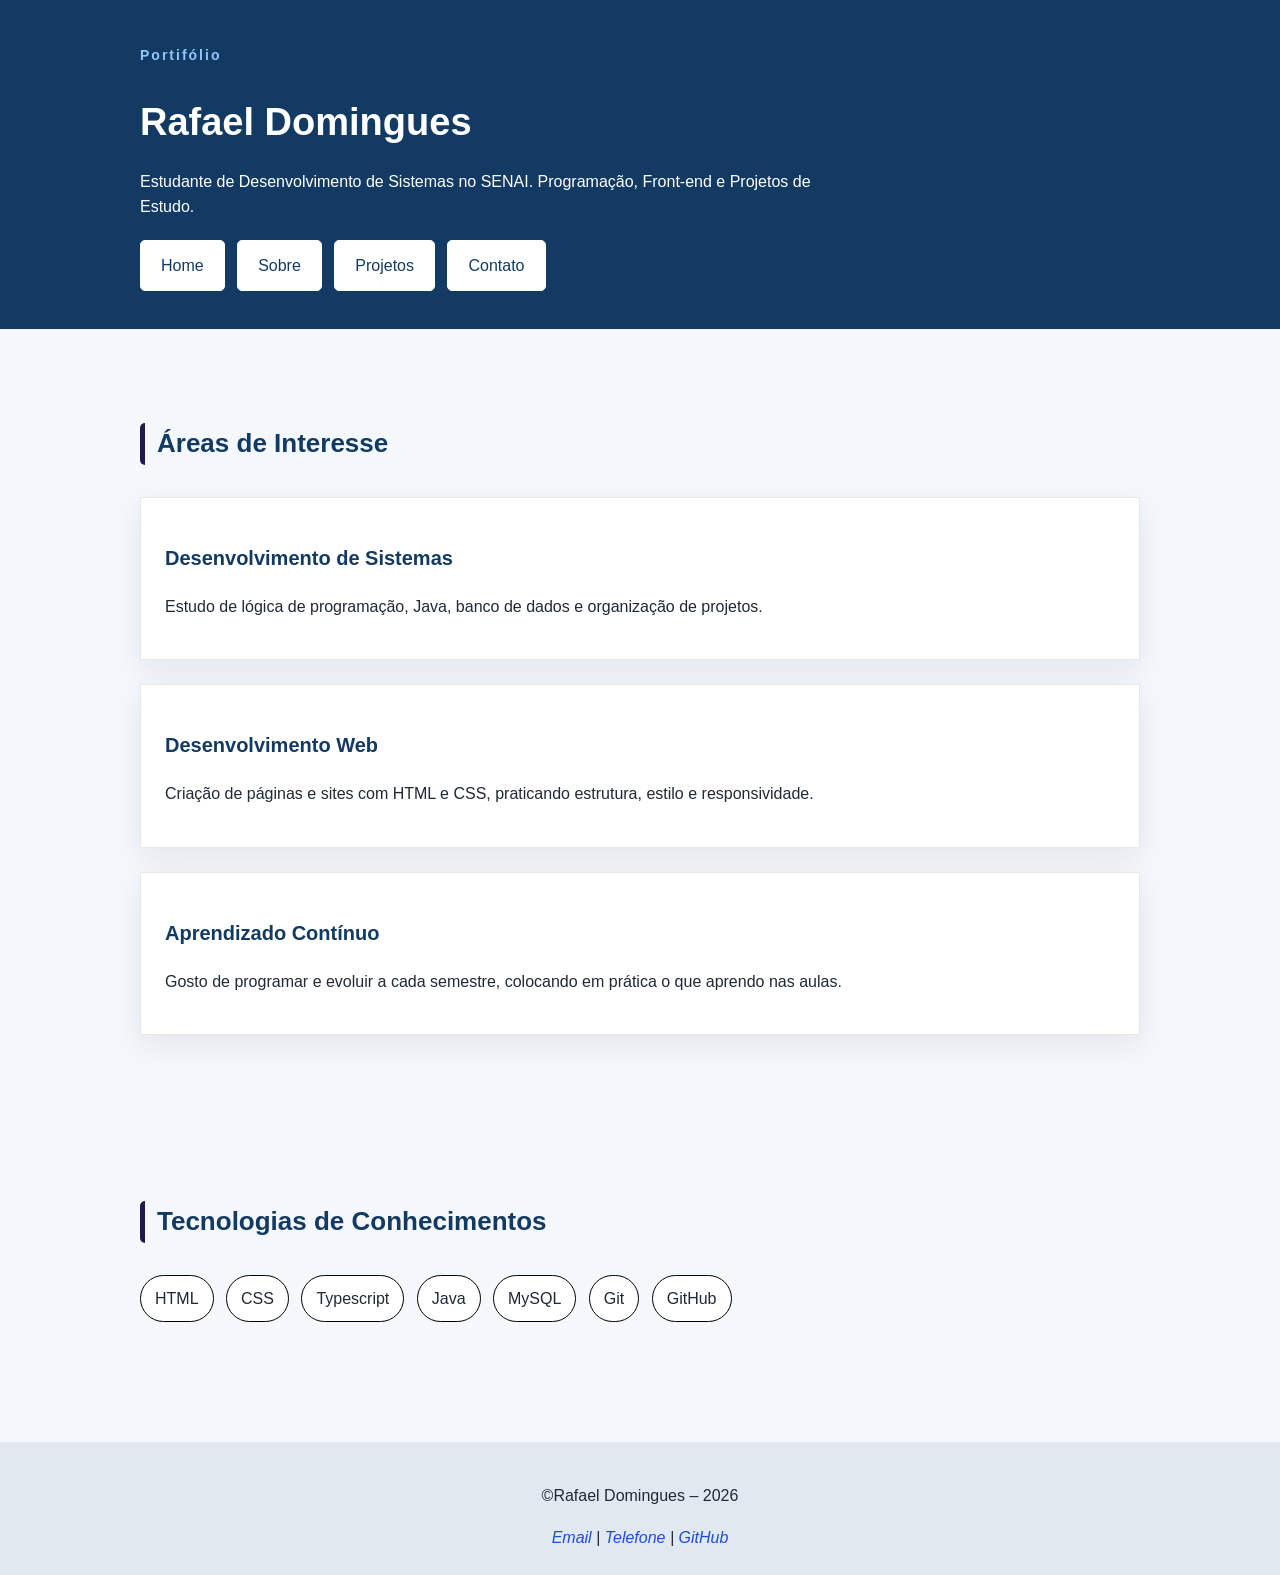
==== index.html @ d500d9c6 "Atualizacao" ====
<!DOCTYPE html>
<html lang="pt-br">
<head>
    <meta charset="UTF-8">
    <meta name="viewport" content="width=device-width, initial-scale=1.0">
    <title>Rafael Domingues | Portifólio</title>
    <link rel="stylesheet" href="./style/style.css">
</head>
<body>
    <header class="cabecalho">
        <div class="container">
            <p class="etiqueta">Portifólio</p>

            <h1>Rafael Domingues</h1>

            <p class="subtitulo">
                Estudante de Desenvolvimento de Sistemas no SENAI.
                Programação, Front-end e Projetos de Estudo.
            </p>

            <nav class="menu-principal">
                <ul class="menu-lista"> 
                    <li><a class="menu-link" href="index.html">Home</a></li>
                    <li><a class="menu-link" href="./pages/sobre.html">Sobre</a></li>
                    <li><a class="menu-link" href="./pages/projetos.html">Projetos</a></li>
                    <li><a class="menu-link" href="./pages/contato.html">Contato</a></li>
                </ul>
            </nav>

        </div>
    </header>
    <main>
        <section class="secao">
            <div class="container">
                <h2 class="titulo-secao">Áreas de Interesse</h2>

                <div class="grade-cards">
                    <article class="card">
                        <h3>Desenvolvimento de Sistemas</h3>
                        <p>
                            Estudo de lógica de programação, Java, banco de dados
                            e organização de projetos.
                        </p>
                    </article>
                    <article class="card">
                        <h3>Desenvolvimento Web</h3>
                        <p>
                            Criação de páginas e sites com HTML e CSS, praticando
                            estrutura, estilo e responsividade.
                        </p>
                    </article>
                    <article class="card">
                        <h3>Aprendizado Contínuo</h3>
                        <p>
                            Gosto de programar e evoluir a cada semestre, colocando
                            em prática o que aprendo nas aulas.
                        </p>
                    </article>

                </div>

            </div>
        </section>
        <section class="secao secao-tecnologias">
            <div class="container">
                <h2 class="titulo-secao">Tecnologias de Conhecimentos</h2>

                <ul class="lista-tecnologias">
                    <li>HTML</li>
                    <li>CSS</li>
                    <li>Typescript</li>
                    <li>Java</li>
                    <li>MySQL</li>
                    <li>Git</li>
                    <li>GitHub</li>
                </ul>
            </div>

        </section>
    </main>

    <footer class="rodape">
        <div class="container">
            <p>&copy;Rafael Domingues – 2026</p>
            <address>
                <a href="mailto:rafael@gmail.com">Email</a>
                <span> | </span>
                <a href="tel:+5515998080000">Telefone</a>
                <span> | </span>
                <a href="https://github.com/rafaeldominguesdev" target="_blank">GitHub</a>
                

            </address>
        </div>
    </footer>

</body>
</html>
---- style/style.css ----
*{
    box-sizing: border-box;
}

body{
    margin: 0;
    

    background-color: #f4f7fb;
    color: #1f2937;

    font-family: Arial, Helvetica, sans-serif;
    font-size: 16px;
    line-height: 1.6;  
    
}

h1, h2, h3{
    color: #123a63;

}

h1{
    font-size: 38px;
    margin-bottom: 10px;

}

h2{
    font-size: 26px;

}

h3{
    font-size: 20px;

}

a{
    color: #1d4ed8;

}

.container{
    width: 90%;
    max-width: 1000px;

    margin: 0 auto;

}

.cabecalho{
    background-color: #123a63;
    color: white;

    padding: 30px 0;
   
}

.cabecalho h1{
    color: white;
    font-weight: 700;
}

.etiqueta{
    margin-bottom: 5px;

    color: #93c5fd;

    font-size: 14px;
    font-weight: bold;
    letter-spacing: 2px;
    
}

.subtitulo{
    max-width: 700px;
}

.menu-lista {
    margin: 20px 0 0;
    padding: 0;

    list-style: none;

}

.menu-lista li{
    display: inline-block;

    margin-right: 8px;
    margin-bottom: 8px;


}

.menu-link {
    display: inline-block;    

    padding: 12px 20px;
    
    background-color: #fff;
    color: #123a63;

    border: 1px solid #fff;
    border-radius: 5px;

    text-decoration: none;

}

.secao{
    padding: 72px 0;
}

.titulo-secao {
    margin-bottom: 32px;
    padding-left: 12px;

    border-left: 5px solid #1e1b4b;
    border-radius: 5px; 
    
}

.grade-cards{
    display: grid;
    gap: 24px;

}

.card {
    padding: 24px;
    background-color: #fff;

    border: 1px solid #e5e7eb;
    border-radius: 0ch;
    box-shadow: 0 10px 30px rgba(20, 45, 70, 0.08);

}

.lista-tecnologias{
    list-style: none;
    padding: 0;
    margin: 0;

}

.lista-tecnologias li {
    display: inline-block;

    margin-right: 8px;
    margin-bottom: 8px;

    padding:  10px 14px;
    background-color: #fff;
    border: 1px solid #000;
    border-radius: 999px;
}

.rodape{
    margin-top: 40px;
    padding: 25px 0;
    background-color: #e2e8f0;

    text-align: center;
    font-style: normal;

}

.rodape a{
    text-decoration: none;
    
}
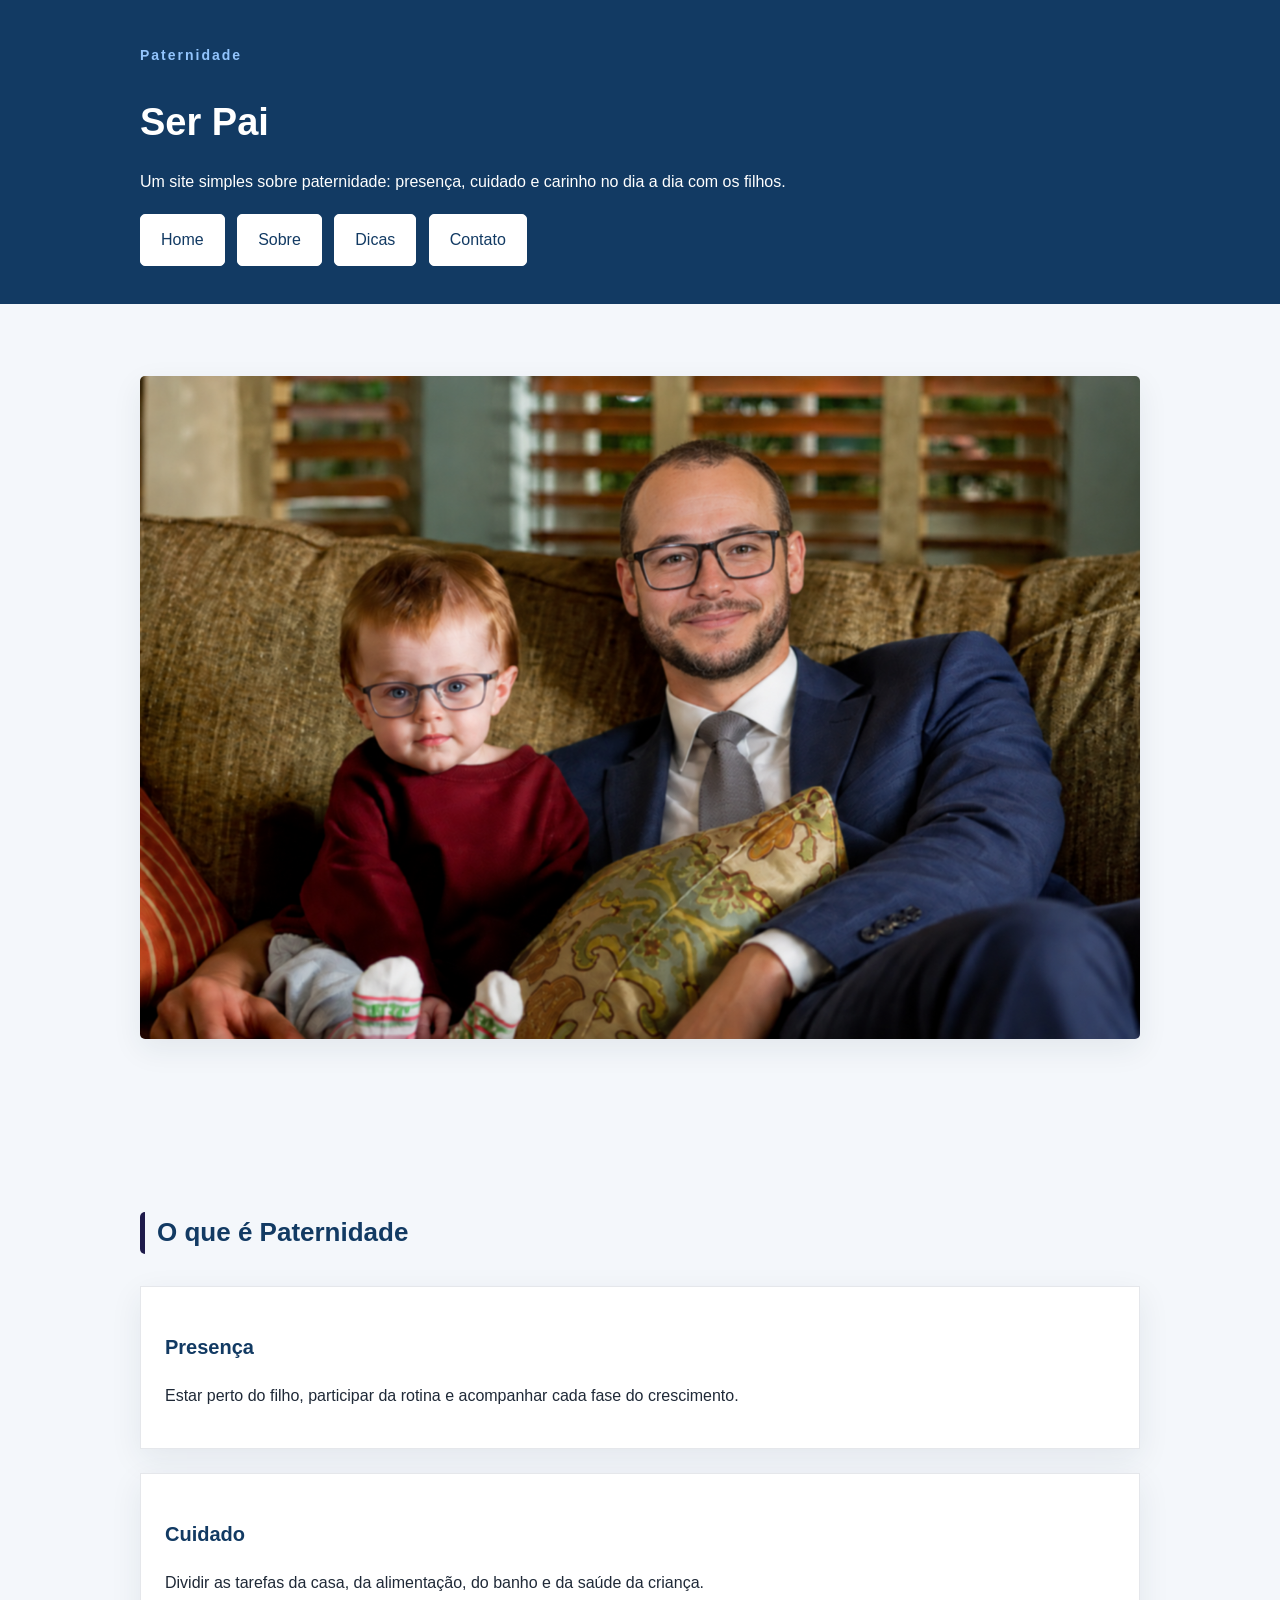
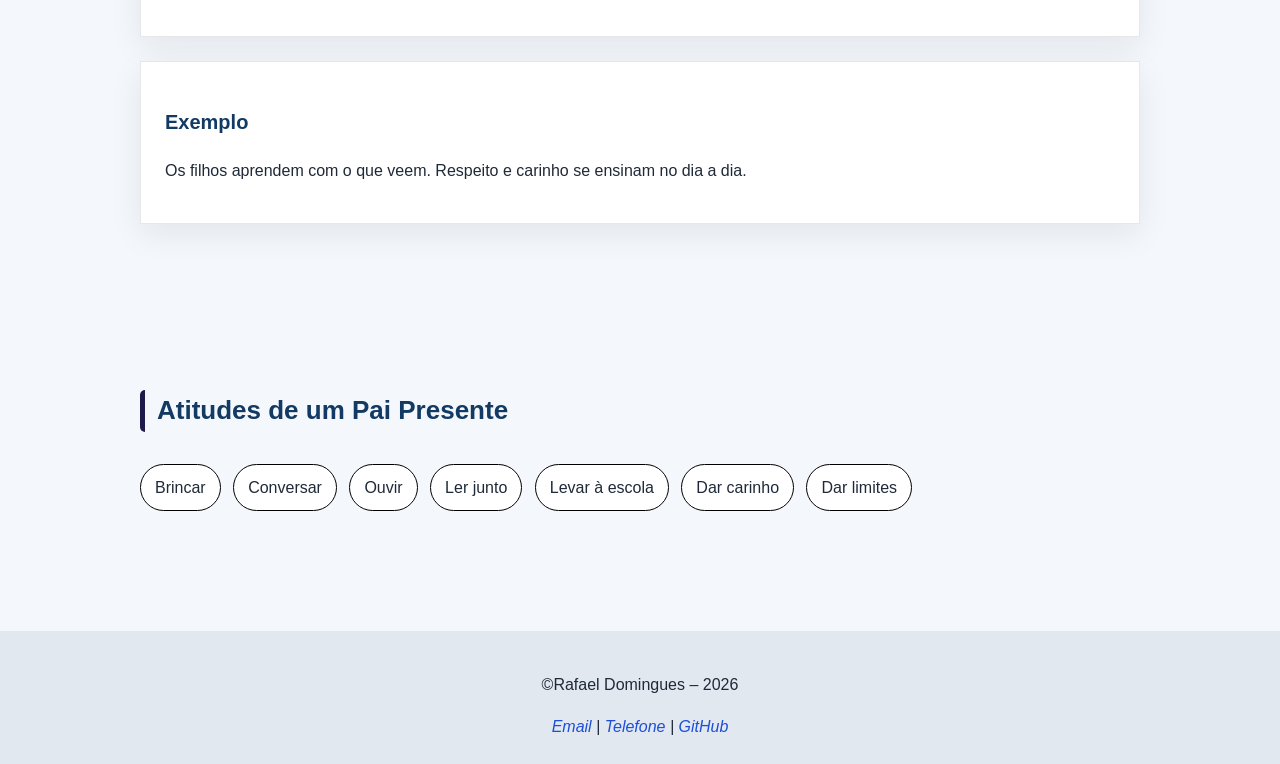
==== commit c2562e4a: "SiteMaternidade: home sobre paternidade com foto" ====
--- a/index.html
+++ b/index.html
@@ -3,26 +3,26 @@
 <head>
     <meta charset="UTF-8">
     <meta name="viewport" content="width=device-width, initial-scale=1.0">
-    <title>Rafael Domingues | Portifólio</title>
+    <title>Paternidade | Ser Pai</title>
     <link rel="stylesheet" href="./style/style.css">
 </head>
 <body>
     <header class="cabecalho">
         <div class="container">
-            <p class="etiqueta">Portifólio</p>
+            <p class="etiqueta">Paternidade</p>
 
-            <h1>Rafael Domingues</h1>
+            <h1>Ser Pai</h1>
 
             <p class="subtitulo">
-                Estudante de Desenvolvimento de Sistemas no SENAI.
-                Programação, Front-end e Projetos de Estudo.
+                Um site simples sobre paternidade: presença, cuidado e
+                carinho no dia a dia com os filhos.
             </p>
 
             <nav class="menu-principal">
-                <ul class="menu-lista"> 
+                <ul class="menu-lista">
                     <li><a class="menu-link" href="index.html">Home</a></li>
                     <li><a class="menu-link" href="./pages/sobre.html">Sobre</a></li>
-                    <li><a class="menu-link" href="./pages/projetos.html">Projetos</a></li>
+                    <li><a class="menu-link" href="./pages/dicas.html">Dicas</a></li>
                     <li><a class="menu-link" href="./pages/contato.html">Contato</a></li>
                 </ul>
             </nav>
@@ -32,28 +32,33 @@
     <main>
         <section class="secao">
             <div class="container">
-                <h2 class="titulo-secao">Áreas de Interesse</h2>
+                <img class="foto" src="pai&filho.png" alt="Pai e filho juntos">
+            </div>
+        </section>
+        <section class="secao">
+            <div class="container">
+                <h2 class="titulo-secao">O que é Paternidade</h2>
 
                 <div class="grade-cards">
                     <article class="card">
-                        <h3>Desenvolvimento de Sistemas</h3>
+                        <h3>Presença</h3>
                         <p>
-                            Estudo de lógica de programação, Java, banco de dados
-                            e organização de projetos.
+                            Estar perto do filho, participar da rotina e
+                            acompanhar cada fase do crescimento.
                         </p>
                     </article>
                     <article class="card">
-                        <h3>Desenvolvimento Web</h3>
+                        <h3>Cuidado</h3>
                         <p>
-                            Criação de páginas e sites com HTML e CSS, praticando
-                            estrutura, estilo e responsividade.
+                            Dividir as tarefas da casa, da alimentação, do banho
+                            e da saúde da criança.
                         </p>
                     </article>
                     <article class="card">
-                        <h3>Aprendizado Contínuo</h3>
+                        <h3>Exemplo</h3>
                         <p>
-                            Gosto de programar e evoluir a cada semestre, colocando
-                            em prática o que aprendo nas aulas.
+                            Os filhos aprendem com o que veem. Respeito e carinho
+                            se ensinam no dia a dia.
                         </p>
                     </article>
 
@@ -63,16 +68,16 @@
         </section>
         <section class="secao secao-tecnologias">
             <div class="container">
-                <h2 class="titulo-secao">Tecnologias de Conhecimentos</h2>
+                <h2 class="titulo-secao">Atitudes de um Pai Presente</h2>
 
                 <ul class="lista-tecnologias">
-                    <li>HTML</li>
-                    <li>CSS</li>
-                    <li>Typescript</li>
-                    <li>Java</li>
-                    <li>MySQL</li>
-                    <li>Git</li>
-                    <li>GitHub</li>
+                    <li>Brincar</li>
+                    <li>Conversar</li>
+                    <li>Ouvir</li>
+                    <li>Ler junto</li>
+                    <li>Levar à escola</li>
+                    <li>Dar carinho</li>
+                    <li>Dar limites</li>
                 </ul>
             </div>
 
@@ -88,7 +93,7 @@
                 <a href="tel:+5515998080000">Telefone</a>
                 <span> | </span>
                 <a href="https://github.com/rafaeldominguesdev" target="_blank">GitHub</a>
-                
+
 
             </address>
         </div>
--- a/style/style.css
+++ b/style/style.css
@@ -174,3 +174,11 @@
     
 }
 
+
+.foto{
+    width: 100%;
+
+    border-radius: 5px;
+    box-shadow: 0 10px 30px rgba(20, 45, 70, 0.08);
+
+}
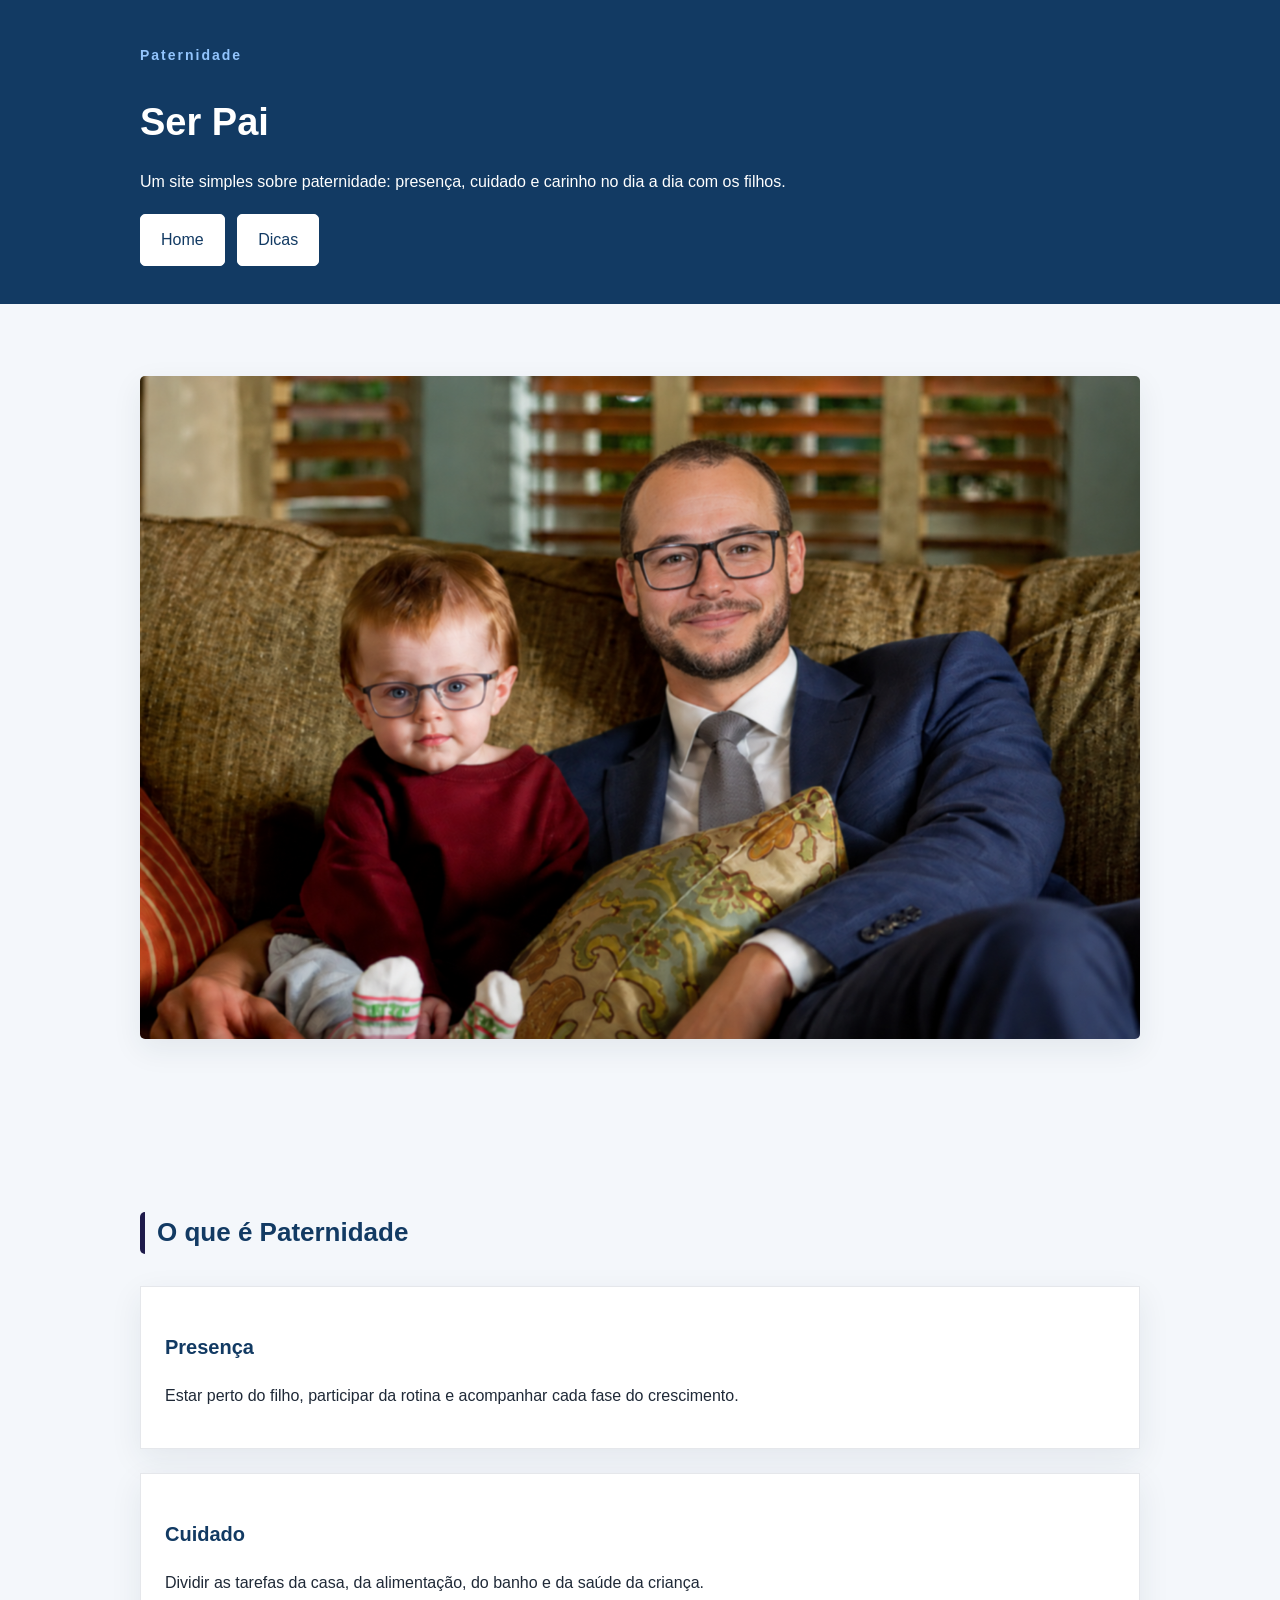
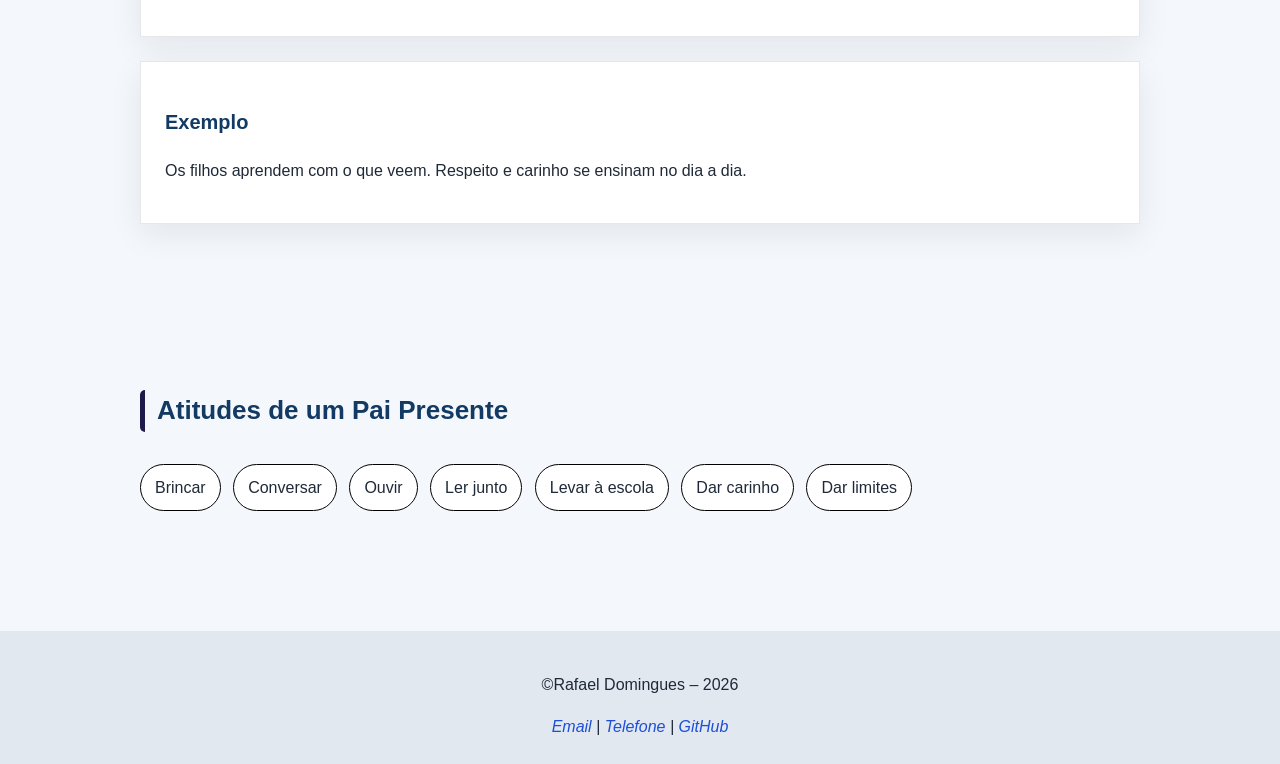
==== commit 3c8549f9: "SiteMaternidade: deixa so Home e Dicas (remove Sobre e Contato)" ====
--- a/index.html
+++ b/index.html
@@ -21,9 +21,7 @@
             <nav class="menu-principal">
                 <ul class="menu-lista">
                     <li><a class="menu-link" href="index.html">Home</a></li>
-                    <li><a class="menu-link" href="./pages/sobre.html">Sobre</a></li>
                     <li><a class="menu-link" href="./pages/dicas.html">Dicas</a></li>
-                    <li><a class="menu-link" href="./pages/contato.html">Contato</a></li>
                 </ul>
             </nav>
 
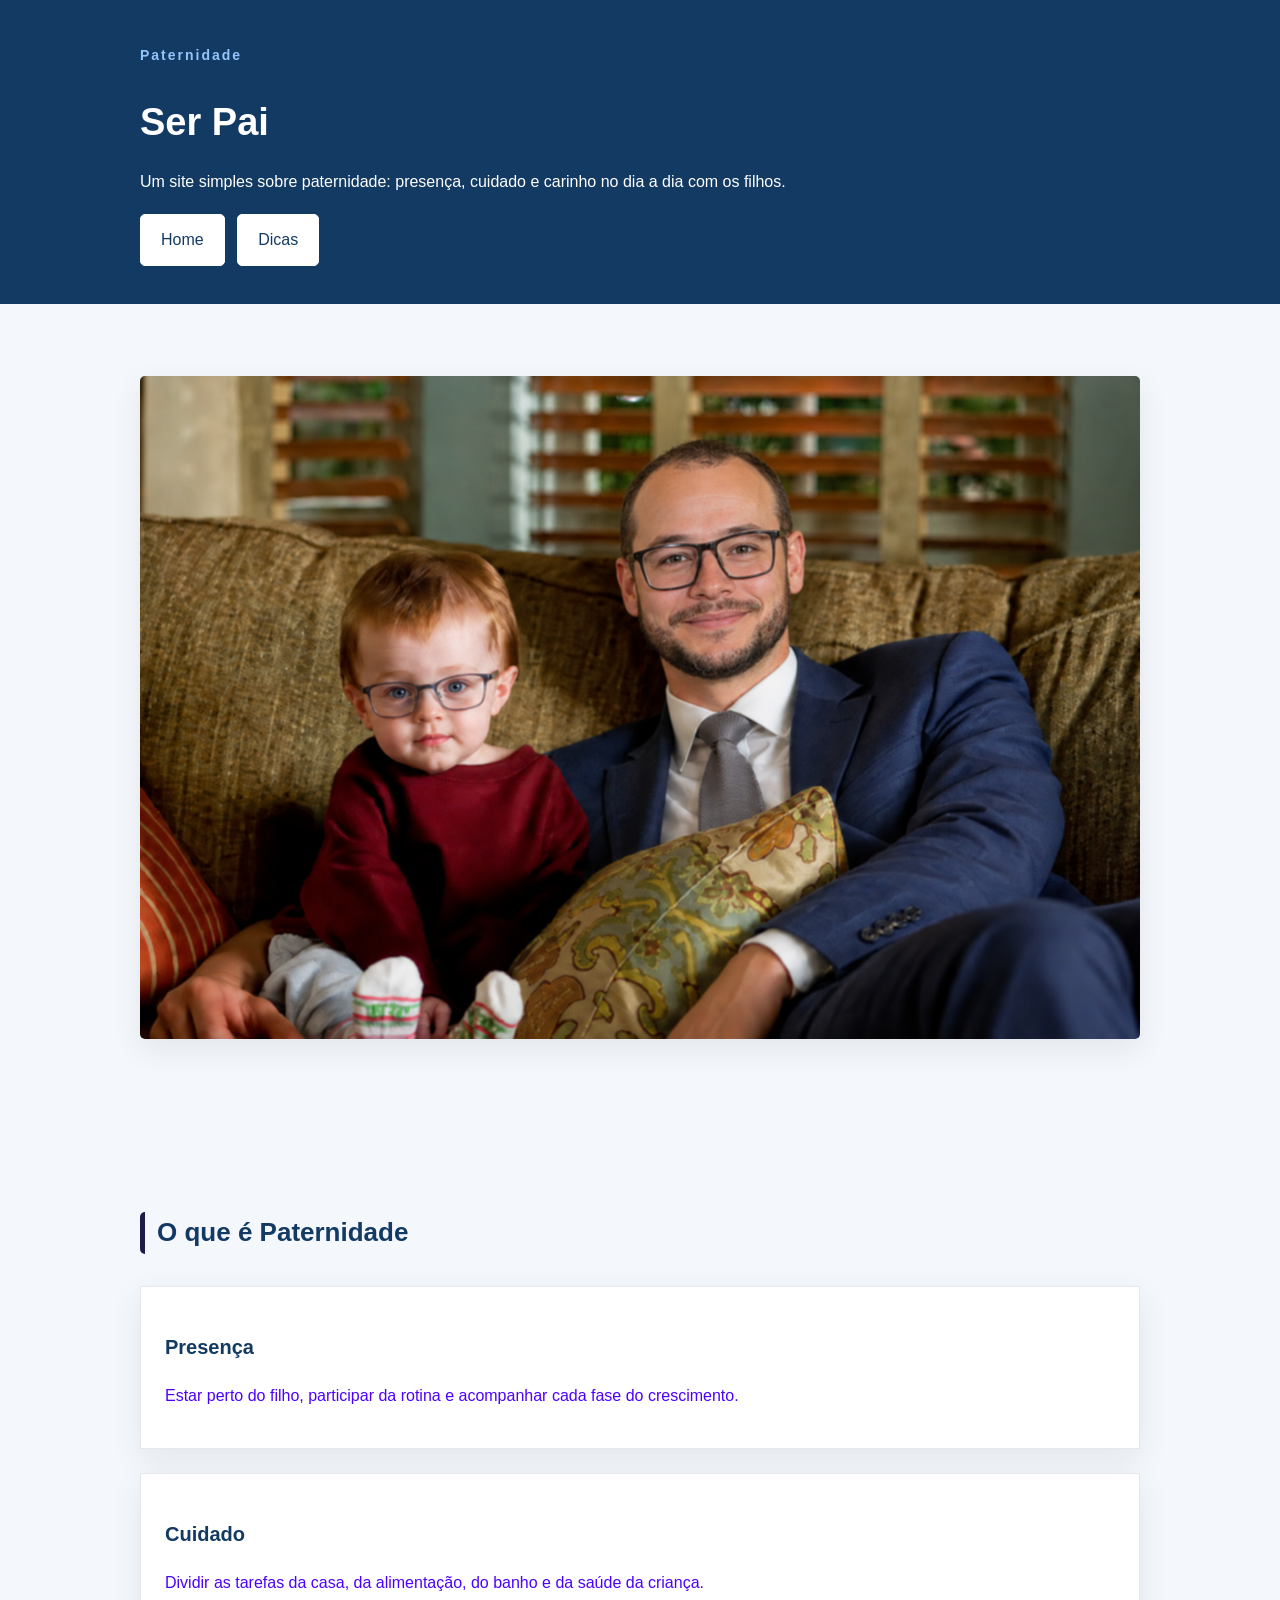
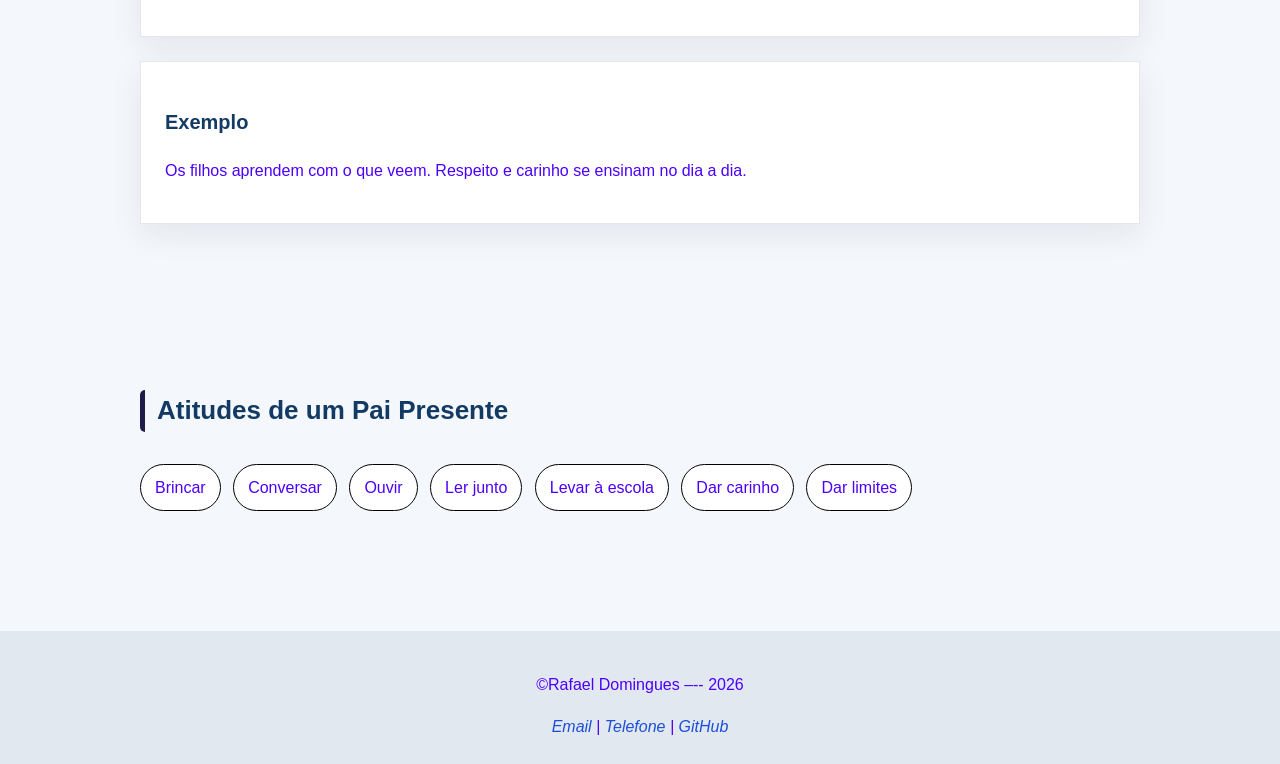
==== commit 32e5f709: "Atulizacao e compreendimento do codigo" ====
--- a/index.html
+++ b/index.html
@@ -84,7 +84,7 @@
 
     <footer class="rodape">
         <div class="container">
-            <p>&copy;Rafael Domingues – 2026</p>
+            <p>&copy;Rafael Domingues –-- 2026</p>
             <address>
                 <a href="mailto:rafael@gmail.com">Email</a>
                 <span> | </span>
--- a/style/style.css
+++ b/style/style.css
@@ -9,7 +9,7 @@
     
 
     background-color: #f4f7fb;
-    color: #1f2937;
+    color: #4c00ff;
 
     font-family: Arial, Helvetica, sans-serif;
     font-size: 16px;
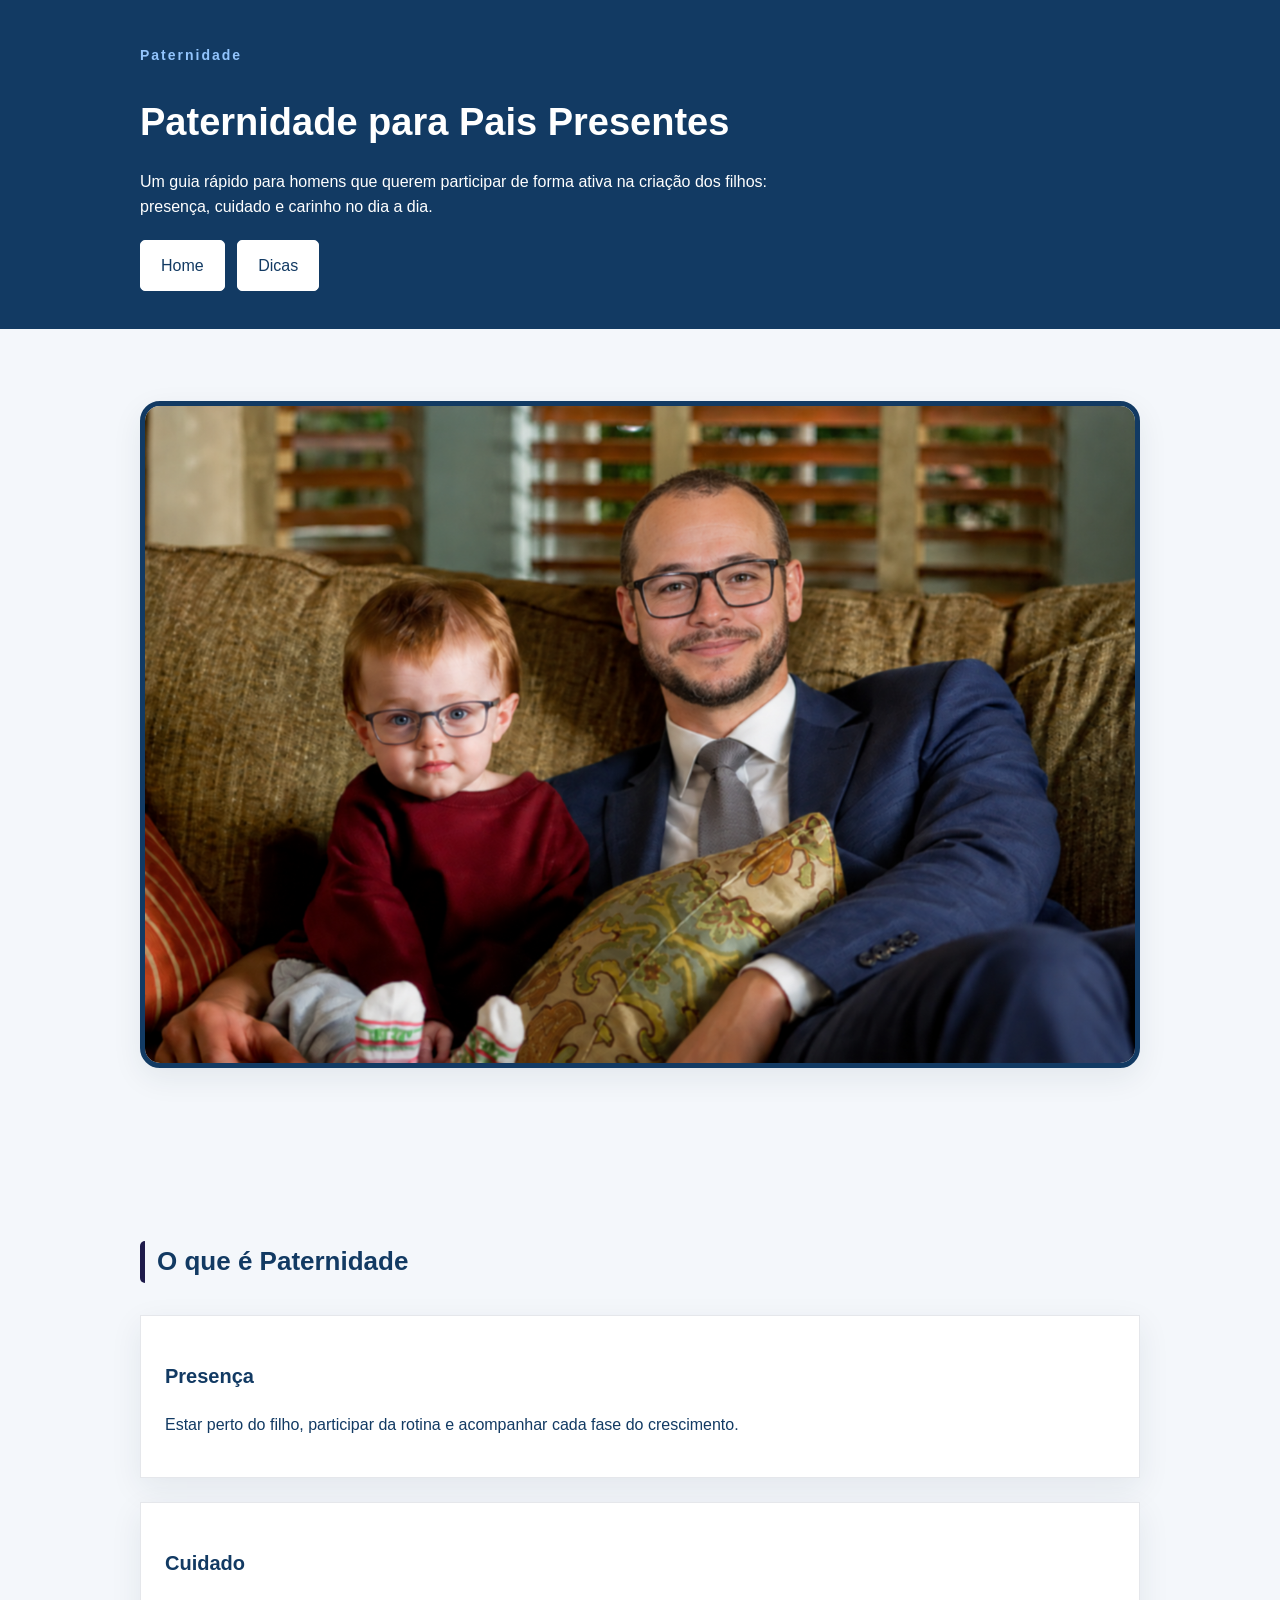
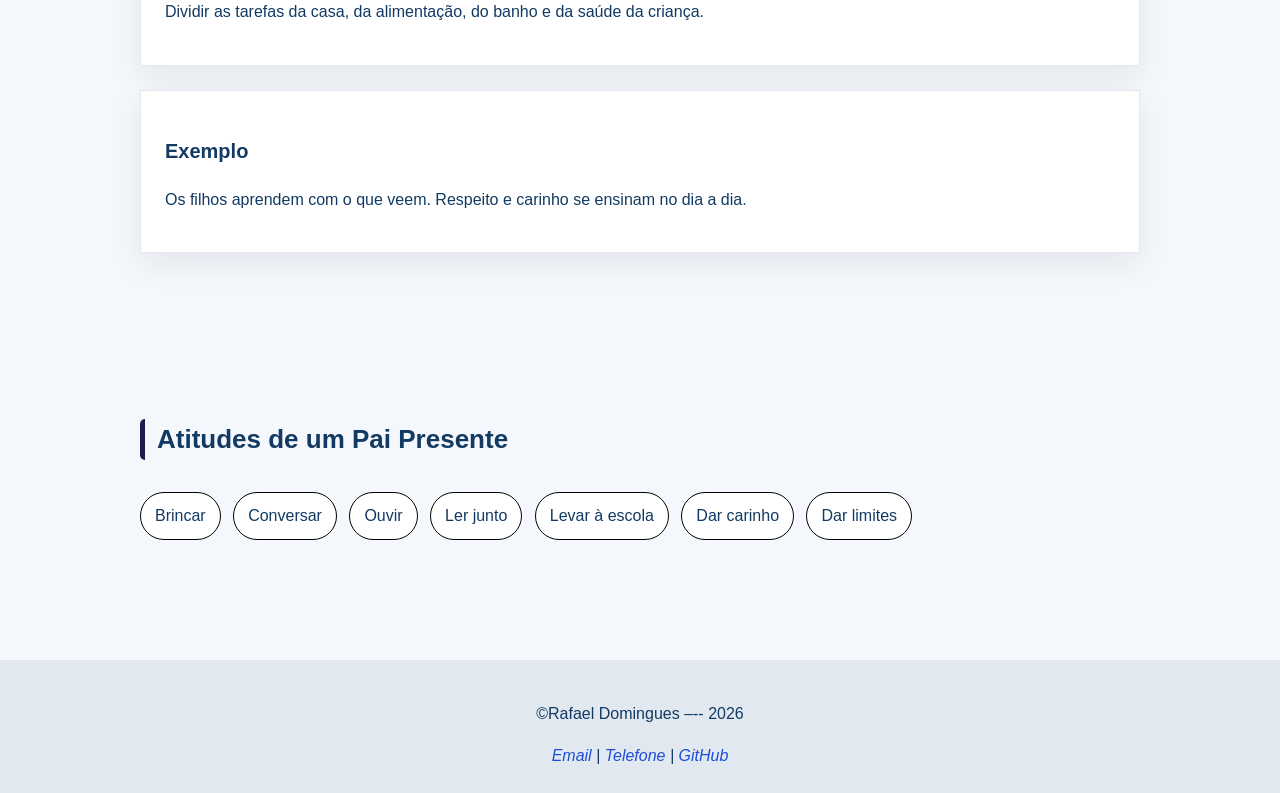
==== commit 9d64a869: "Atualizao CSS AtividadeMaterninade" ====
--- a/index.html
+++ b/index.html
@@ -11,11 +11,11 @@
         <div class="container">
             <p class="etiqueta">Paternidade</p>
 
-            <h1>Ser Pai</h1>
+            <h1>Paternidade para Pais Presentes</h1>
 
             <p class="subtitulo">
-                Um site simples sobre paternidade: presença, cuidado e
-                carinho no dia a dia com os filhos.
+                Um guia rápido para homens que querem participar de forma ativa
+                na criação dos filhos: presença, cuidado e carinho no dia a dia.
             </p>
 
             <nav class="menu-principal">
--- a/style/style.css
+++ b/style/style.css
@@ -9,7 +9,7 @@
     
 
     background-color: #f4f7fb;
-    color: #4c00ff;
+    color: #123a63;
 
     font-family: Arial, Helvetica, sans-serif;
     font-size: 16px;
@@ -178,7 +178,8 @@
 .foto{
     width: 100%;
 
-    border-radius: 5px;
+    border-radius: 20px;
+    border: 5px solid #123a63;
     box-shadow: 0 10px 30px rgba(20, 45, 70, 0.08);
 
 }
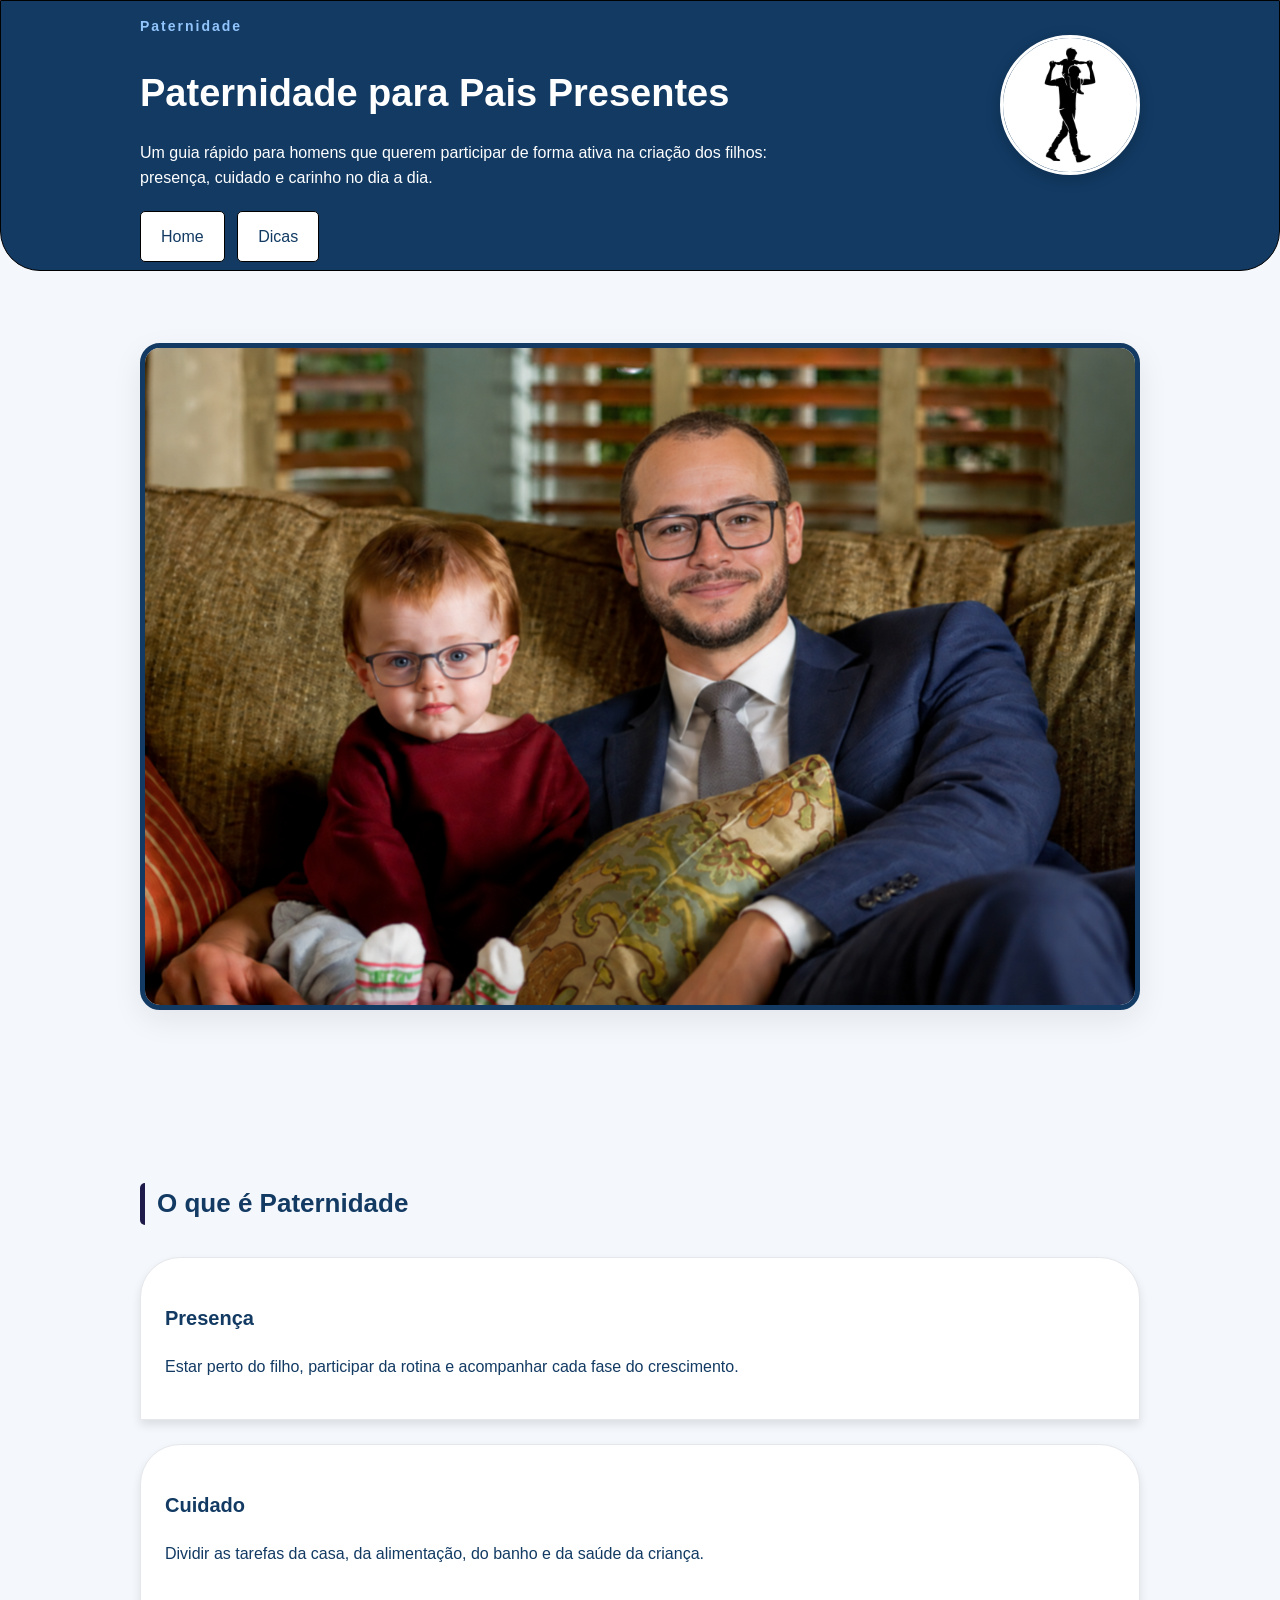
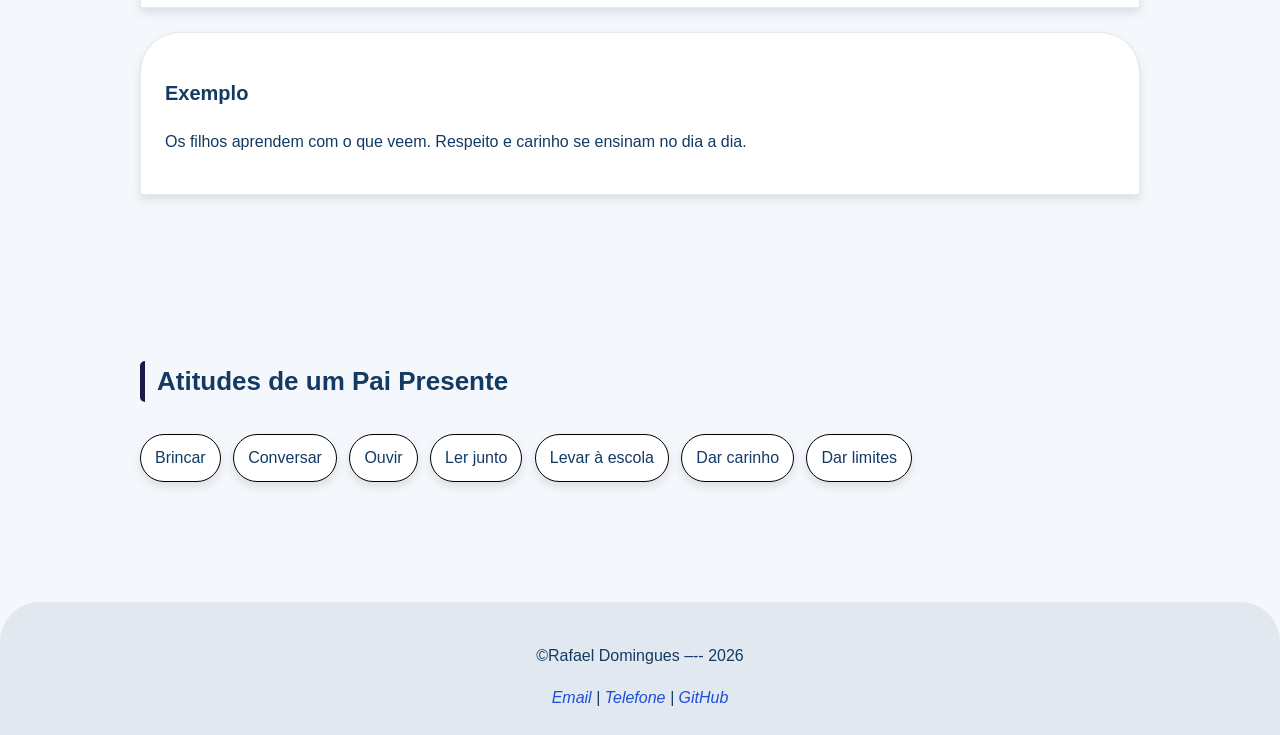
==== commit 43cb11a9: "SiteMaternidade: README, imagens em img/ e ajustes de CSS" ====
--- a/index.html
+++ b/index.html
@@ -23,6 +23,7 @@
                     <li><a class="menu-link" href="index.html">Home</a></li>
                     <li><a class="menu-link" href="./pages/dicas.html">Dicas</a></li>
                 </ul>
+                <img  class="foto-pai"src="./img/pai.webp" alt="Pai e filho juntos">
             </nav>
 
         </div>
@@ -30,7 +31,8 @@
     <main>
         <section class="secao">
             <div class="container">
-                <img class="foto" src="pai&filho.png" alt="Pai e filho juntos">
+                <img class="foto" src="./img/pai&filho.png" alt="Pai e filho juntos">
+
             </div>
         </section>
         <section class="secao">
@@ -91,10 +93,13 @@
                 <a href="tel:+5515998080000">Telefone</a>
                 <span> | </span>
                 <a href="https://github.com/rafaeldominguesdev" target="_blank">GitHub</a>
+                
 
 
             </address>
         </div>
+
+           
     </footer>
 
 </body>
--- a/style/style.css
+++ b/style/style.css
@@ -10,7 +10,7 @@
 
     background-color: #f4f7fb;
     color: #123a63;
-
+    
     font-family: Arial, Helvetica, sans-serif;
     font-size: 16px;
     line-height: 1.6;  
@@ -54,6 +54,12 @@
 .cabecalho{
     background-color: #123a63;
     color: white;
+    border: 1px solid #000000;
+    border-bottom-left-radius: 40px;
+    border-bottom-right-radius: 40px;
+    
+o
+    
 
     padding: 30px 0;
    
@@ -104,7 +110,7 @@
     background-color: #fff;
     color: #123a63;
 
-    border: 1px solid #fff;
+    border: 1px solid #000000;
     border-radius: 5px;
 
     text-decoration: none;
@@ -135,8 +141,9 @@
     background-color: #fff;
 
     border: 1px solid #e5e7eb;
-    border-radius: 0ch;
-    box-shadow: 0 10px 30px rgba(20, 45, 70, 0.08);
+    border-top-left-radius: 40px;
+    border-top-right-radius: 40px;
+    box-shadow: 0 5px 10px rgba(0, 0, 0, 0.10);
 
 }
 
@@ -144,11 +151,12 @@
     list-style: none;
     padding: 0;
     margin: 0;
-
+    
 }
 
 .lista-tecnologias li {
     display: inline-block;
+    box-shadow: 0 5px 10px rgba(0, 0, 0, 0.10);
 
     margin-right: 8px;
     margin-bottom: 8px;
@@ -166,6 +174,8 @@
 
     text-align: center;
     font-style: normal;
+    border-top-left-radius: 40px;
+    border-top-right-radius: 40px;
 
 }
 
@@ -183,3 +193,20 @@
     box-shadow: 0 10px 30px rgba(20, 45, 70, 0.08);
 
 }
+
+.cabecalho, .container{
+    position: relative;
+}
+
+.foto-pai{
+    position: absolute;
+    top: 20px;
+    right: 0;
+
+    width: 140px;
+    height: 140px;
+    border-radius: 50%;
+    object-fit: cover;
+    border: 3px solid #ffffff;
+    box-shadow: 0 4px 15px rgba(0, 0, 0, 0.2);
+}
